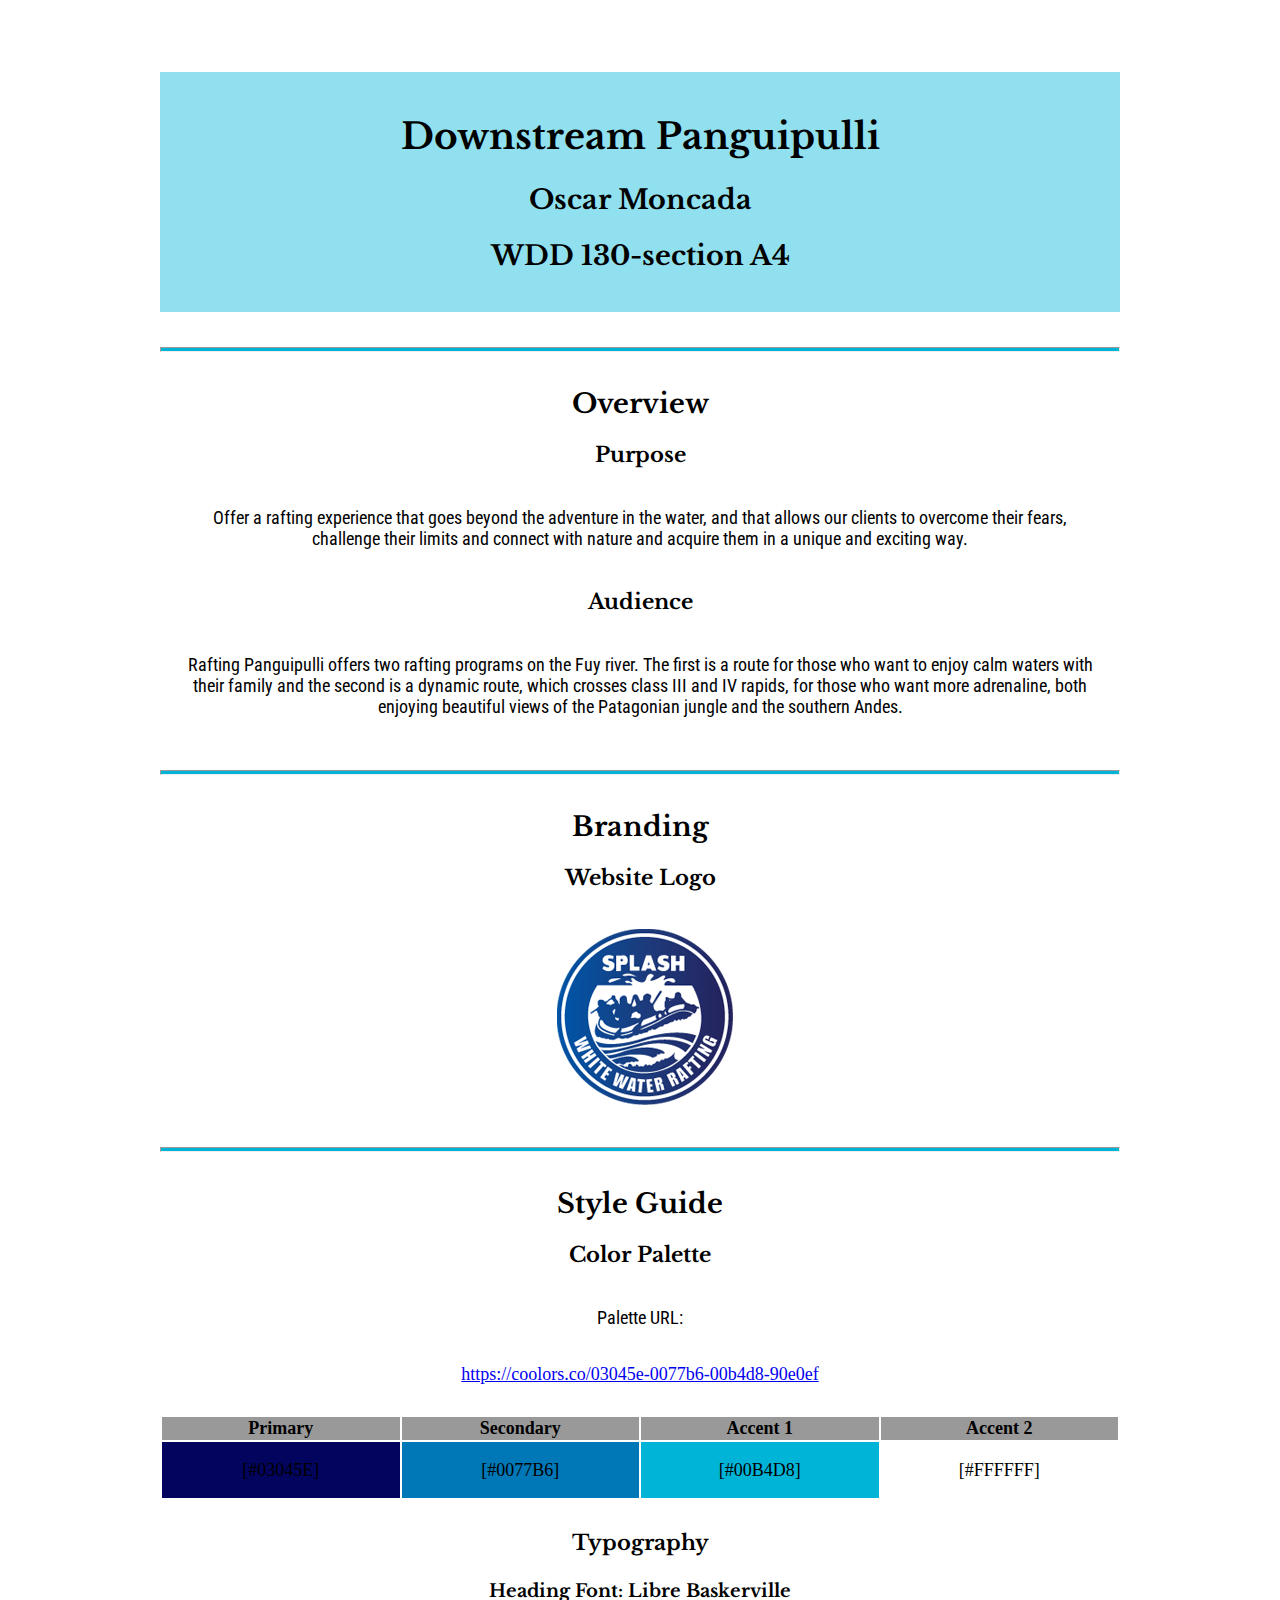
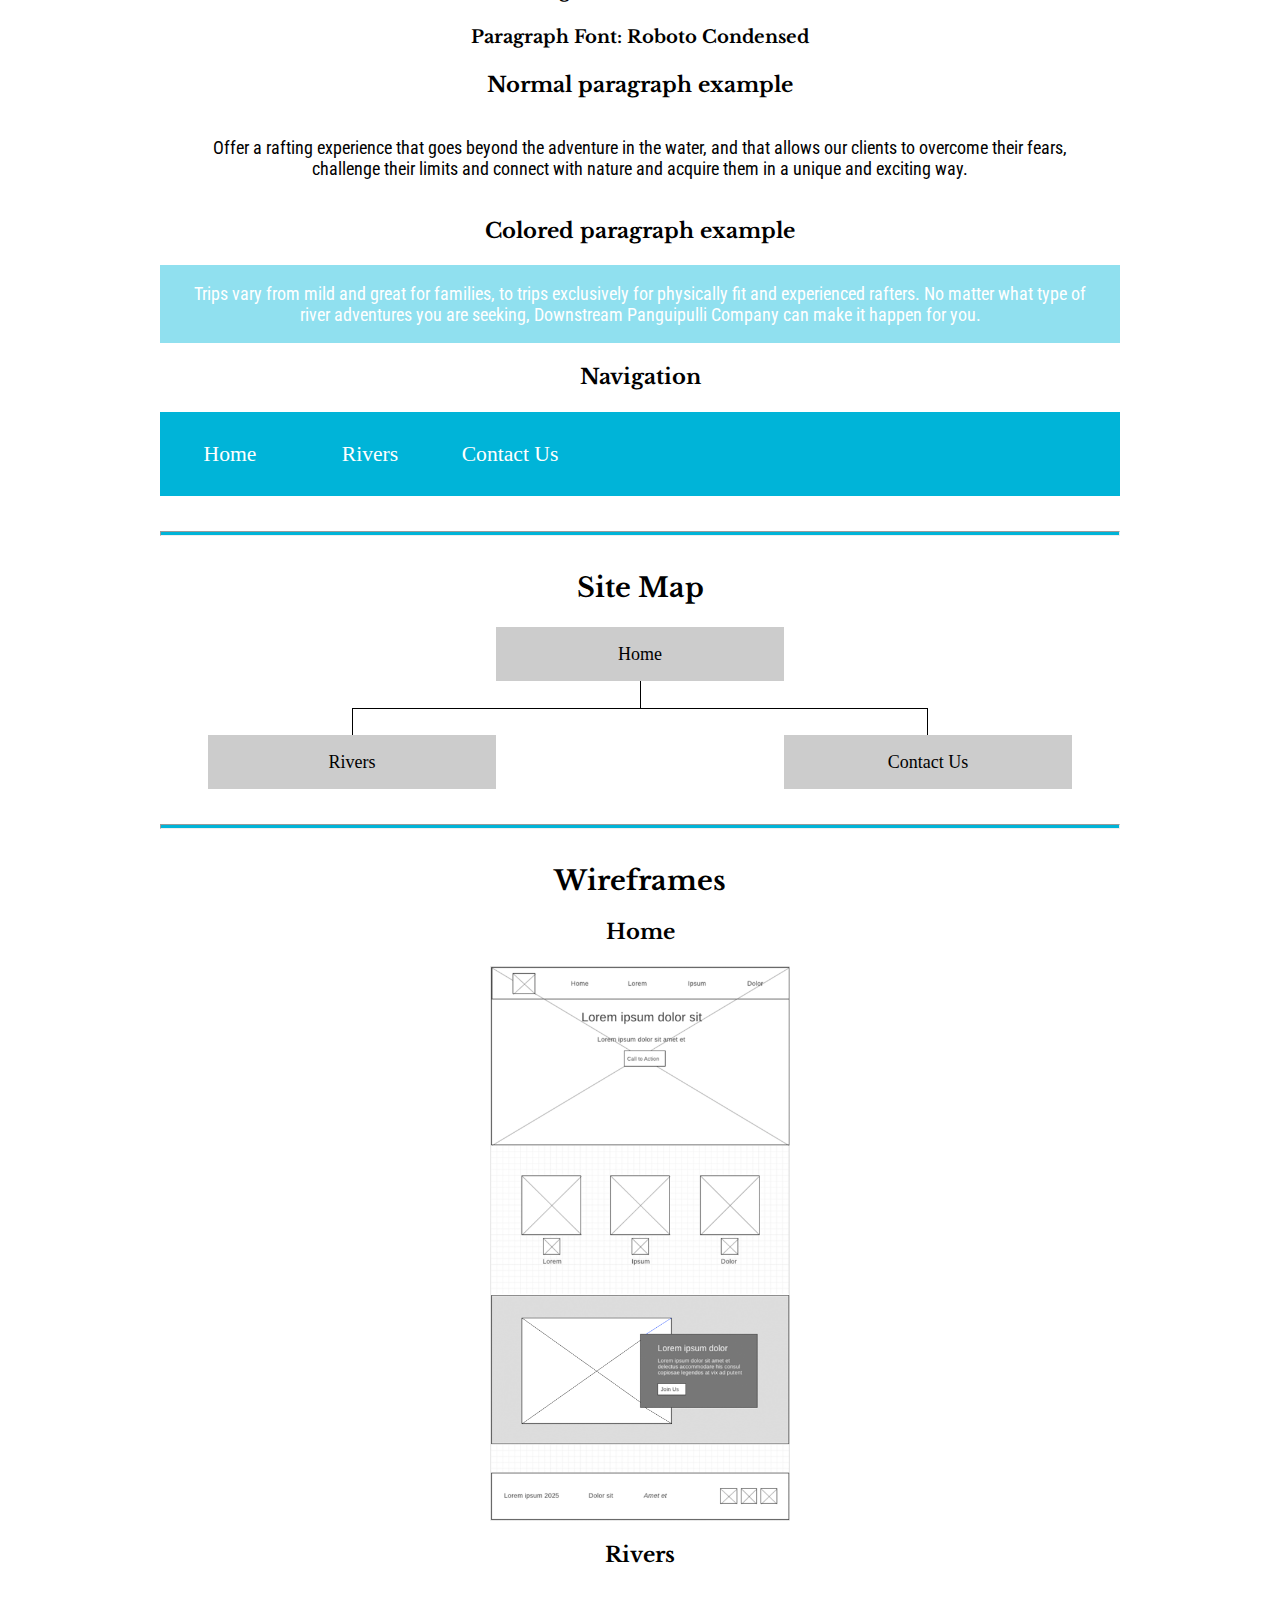
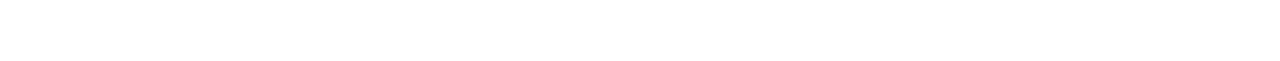
==== site-plan-rafting.html @ 1666ff58 "Add files via upload" ====
<!DOCTYPE html>
<html lang="en">

<head>
  <meta charset="utf-8">
  <title>Site Plan</title>
  <link type="text/css" rel="stylesheet" href="style.css">
</head>

<body>
  <header>
    <h1>Downstream Panguipulli</h1>
    <h2>Oscar Moncada</h2>
    <h2>WDD 130-section A4</h2>
    <!-- In the header above, add the name of your site, your name and class number. For example if you are in section 3 you would put WDD 130-03 -->
  </header>
  <main>
    <hr>
    <h2>Overview</h2>
    <h3>Purpose</h3>
    <p>Offer a rafting experience that goes beyond the adventure in the water, and that allows our clients to overcome their fears, challenge their limits and connect with nature and acquire them in a unique and exciting way. </p>
    <!-- change this -->

    <h3>Audience</h3>
    <p>Rafting Panguipulli offers two rafting programs on the Fuy river. The first is a route for those who want to enjoy calm waters with their family and the second is a dynamic route, which crosses class III and IV rapids, for those who want more adrenaline, both enjoying beautiful views of the Patagonian jungle and the southern Andes. </p>
    <!-- change this -->

    <hr>
    <h2>Branding</h2>
    <h3>Website Logo</h3>
    <!-- Replace this with some sort of logo for your site.  A logo can be as simple as the name of your site in a nice font :) -->
    <img src="images/logo2.png" alt="Logo image">
    <hr>
    <h2>Style Guide</h2>


    <h3>Color Palette</h3>
    <!--  The colors you choose for a website are one of the most important decisions you will make. Follow the instructions on the activity in Canvas then return and replace the color codes below with the hex color codes (the 6 digit numbers that show at the bottom of each color) for the colors you have chosen below.  You should have at least 2 colors but do not have to fill in all 4 if you do not need them.  -->

    <!-- Copy and paste the URL to your finished palette below. Replace the href value that is there with yours. Make sure to paste it into both the href value and the content text of the <a> tag -->
    <p>Palette URL:</p>
    <a href="https://coolors.co/03045e-0077b6-00b4d8-90e0ef"
      target="_blank">https://coolors.co/03045e-0077b6-00b4d8-90e0ef</a>

    <table class="colors">
      <tr>
        <th>Primary</th>
        <th>Secondary</th>
        <th>Accent 1</th>
        <th>Accent 2</th>
      </tr>
      <!-- Replace the numbers in the boxes below with your hex color codes. Then switch to the site-plan.css file and change your colors there as well. -->
      <tr>
        <td class="primary">[#03045E]</td>
        <td class="secondary">[#0077B6]</td>
        <td class="accent1">[#00B4D8]</td>
        <td class="accent2">[#FFFFFF]</td>
      </tr>
    </table>


    <h3>Typography</h3>
    <!-- Choose a font for your paragraphs (body copy) and headlines. What font(s) have you chosen? Think also about which of your colors above you might use for background and font colors. -->

    <h4>
      Heading Font: Libre Baskerville
      <!-- change this -->
    </h4>
    <h4>
      Paragraph Font: Roboto Condensed
      <!-- change this -->
    </h4>
    <h3>Normal paragraph example</h3>
    <p>
      Offer a rafting experience that goes beyond the adventure in the water,
       and that allows our clients to overcome their fears, 
       challenge their limits and connect with nature and acquire 
       them in a unique and exciting way. 
    </p>
    <h3>Colored paragraph example</h3>
    <p class="colored">
      Trips vary from mild and great for families, to trips exclusively for
      physically fit and experienced rafters. No matter what type of river
      adventures you are seeking, Downstream Panguipulli Company can make it
      happen for you.
    </p>


    <h3>Navigation</h3>
    <!-- Think about how you want your navigation bar to look. In the site-plan.css file change the colors to your colors to get the look you desire. -->
    <nav>
      <a href="index.html">Home</a>
      <a href="rivers.html">Rivers</a>
      <a href="contactus.html">Contact Us</a>
    </nav>
    <hr>
    <h2>Site Map</h2>
    <div class="sitemap">
      <div class="sm-home">Home</div>
      <div class="sm-page2">
        Rivers
        <!-- this page will have a name later -->
      </div>
      <div class="sm-page3">Contact Us</div>

      <div class="top">&nbsp;</div>
      <div class="left">&nbsp;</div>
      <div class="right">&nbsp;</div>
    </div>
    <hr>
    <h2>Wireframes</h2>

    <h3>Home</h3>

    <img src="images/wireframe_home.png" alt="home page wireframe" />

    <h3>Rivers</h3>

    <!-- <img src="#" alt="page 2 wireframe"> -->

  </main>
</body>

</html>
---- style.css ----
/* if you are using any Google fonts change the font names below to your fonts. 
Any spaces in your font name should be replaced with a +. 
Fonts are separated by a | */
@import url('https://fonts.googleapis.com/css2?family=Libre+Baskerville:ital@1&family=Roboto+Condensed:ital,wght@1,300&display=swap');

:root {
  /* change the values below to your colors from your palette */
  --primary-color: #03045E   ;
  --secondary-color: #0077B6 ;
  --accent1-color: #00B4D8;
  --accent2-color: #FFFFFF;

  /* change the values below to your chosen font(s) */
  --heading-font: 'Libre Baskerville', serif;
  --paragraph-font: 'Roboto Condensed', sans-serif;

  /* these colors below should be chosen from among your palette colors above */
  --headline-color-on-white: black;  /* headlines on a white background */ 
  --headline-color-on-color: #000000; /* headlines on a colored background */ 
  --paragraph-color-on-white: black; /* paragraph text on a white background */ 
  --paragraph-color-on-color: #FFFFFF; /* paragraph text on a colored background */ 
  --paragraph-background-color: #90E0EF ;
  --nav-link-color: white;
  --nav-background-color: #00B4D8;
  --nav-hover-link-color: white;
  --nav-hover-background-color: #03045E;
}


/*  Look around below...but DON'T CHANGE ANYTHING! */

body {
  max-width: 960px;
  margin: 0 auto;
  padding: 4em;
  font-size: 18px;
  text-align: center;
}
img {
  display: block;
  margin: 0 auto;
  max-width: 300px;
}
h1, h2, h3, h4, h5, h6 {
  font-family: var(--heading-font);
  color: var(--headline-color-on-white);
}
h2 {
  text-align: center;
}
hr {
  height: 3px;
  margin: 35px 0;
  background: var(--accent1-color);
}
header {
  padding: 1em;
  text-align: center;
  color: var(--paragraph-color-on-color);
  background-color: var(--paragraph-background-color);
}
header > h1, header > h2 {
  color: var(--headline-color-on-color);
}
p {
  font-family: var(--paragraph-font);
  color: var(--paragraph-color);
  padding: 1em;
}
.colors {
  width: 100%;
  min-width: 350px;
  margin: 30px auto;
  text-align: center;
}
.colors th {
  background-color: #999;
}
.colors td{
  width: 25%;
  height: 3em;
}
.primary {
  background-color: var(--primary-color);
}
.secondary {
  background-color: var(--secondary-color);
}
.accent1 {
  background-color: var(--accent1-color);
}
.accent2{
  background-color: var(--accent2-color);
}
p.colored {
  background-color: var(--paragraph-background-color);
  color: var(--paragraph-color-on-color);
}
nav {
  background-color: var(--nav-background-color);
  line-height: 3em;
  text-align: center;
  font-size: 1.2em;
}
nav  {
  list-style-type: none;
  display: flex;
}
nav a {
  padding:1em;
  min-width: 120px;
  text-decoration: none;
  padding: 10px;
}
nav a:link, nav a:visited {
  color: var(--nav-link-color);
}
nav a:hover {
  color: var(--nav-hover-link-color);
  background-color: var(--nav-hover-background-color);
}
.sitemap {
  display: grid;
  justify-content: center;

  grid-template-columns: repeat(6, 15%);
  grid-template-rows: 3em 1.5em 1.5em 3em;
  grid-template-areas: ". . home home . ."
    ". . . top . ."
    ". left left right right ."
    "page2 page2 . . page3 page3";
}
.sitemap > div {
  text-align: center;
}
.sm-home {
  grid-area: home;
  background-color: #ccc;
  line-height: 3em;
}
.sm-page2 {
  grid-area: page2;
  background-color: #ccc;
  line-height: 3em;
}
.sm-page3 {
  grid-area: page3;
  background-color: #ccc;
  line-height: 3em;
}
.top {
  grid-area: top;
  border-left: 1px solid;
}
.left {
  grid-area: left;
  border-top: 1px solid;
  border-left: 1px solid;
}
.right {
  grid-area: right;
  border-top: 1px solid;
  border-right: 1px solid;
}
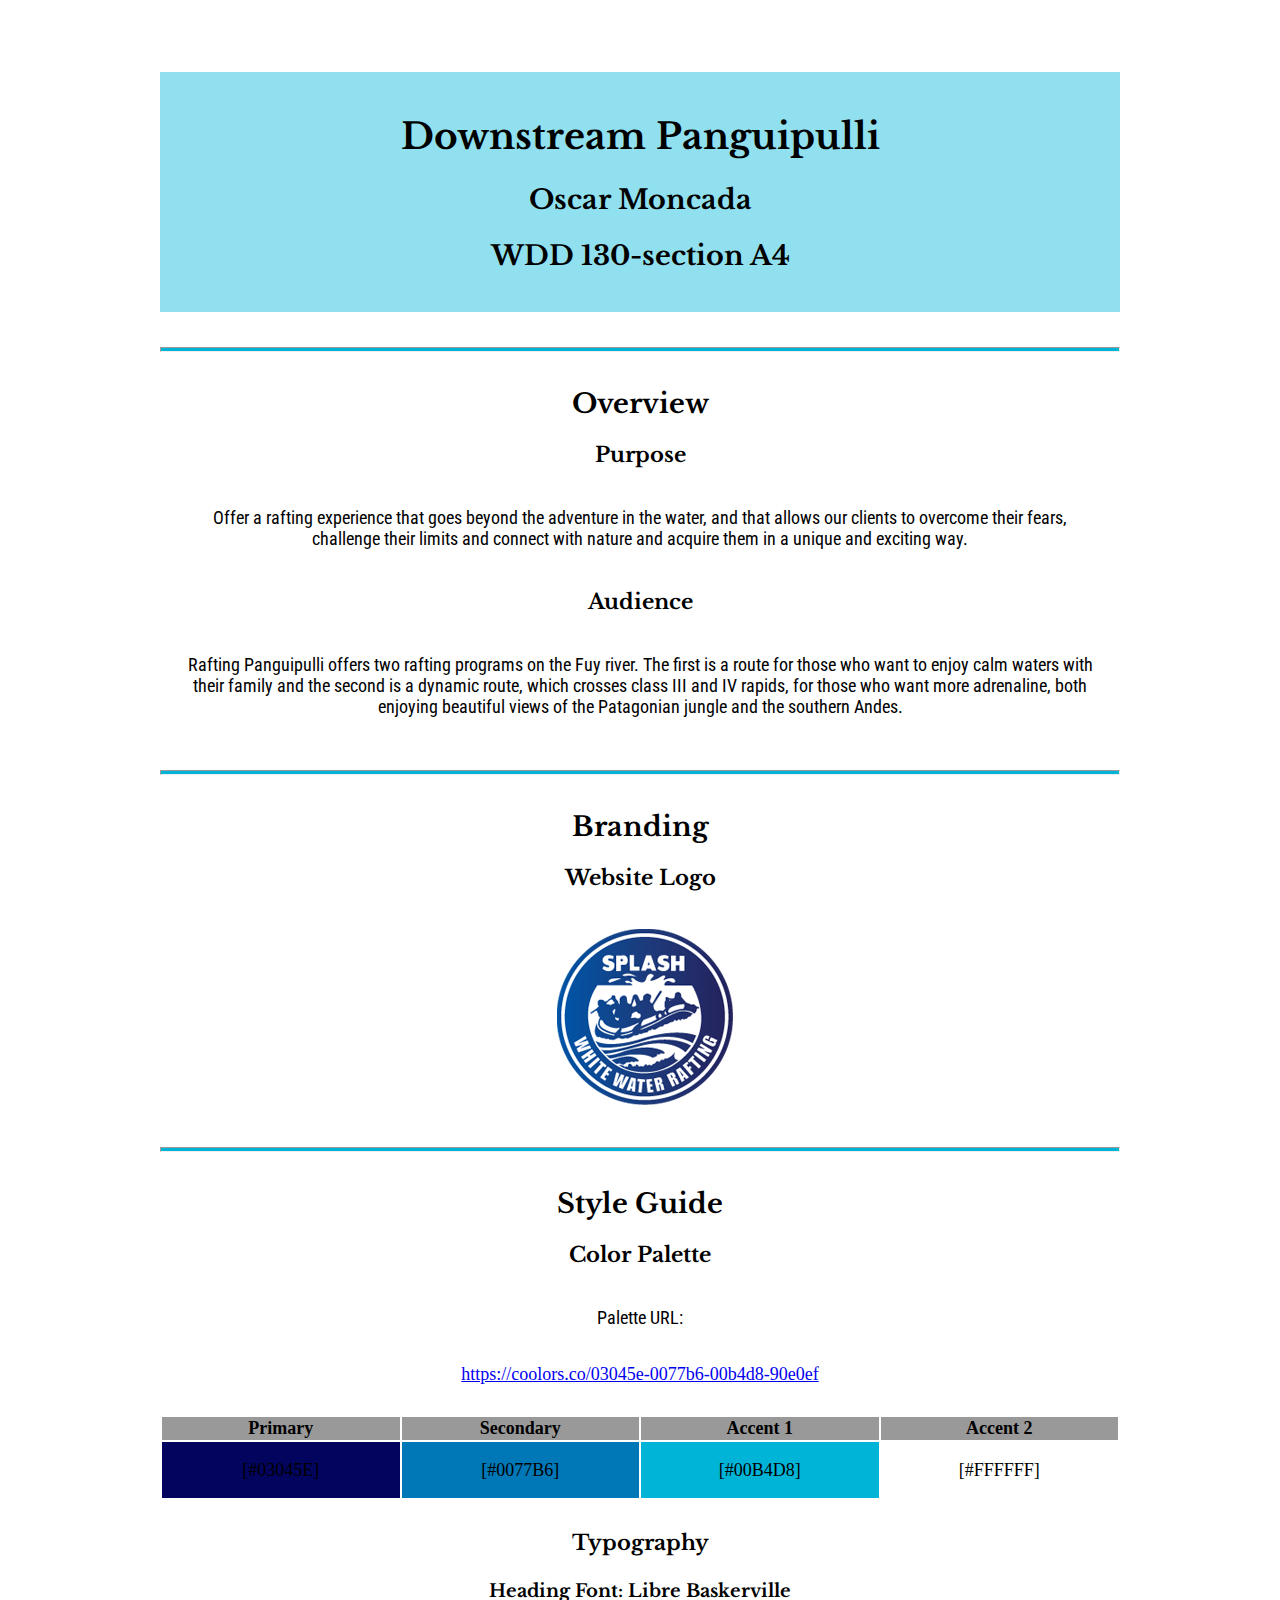
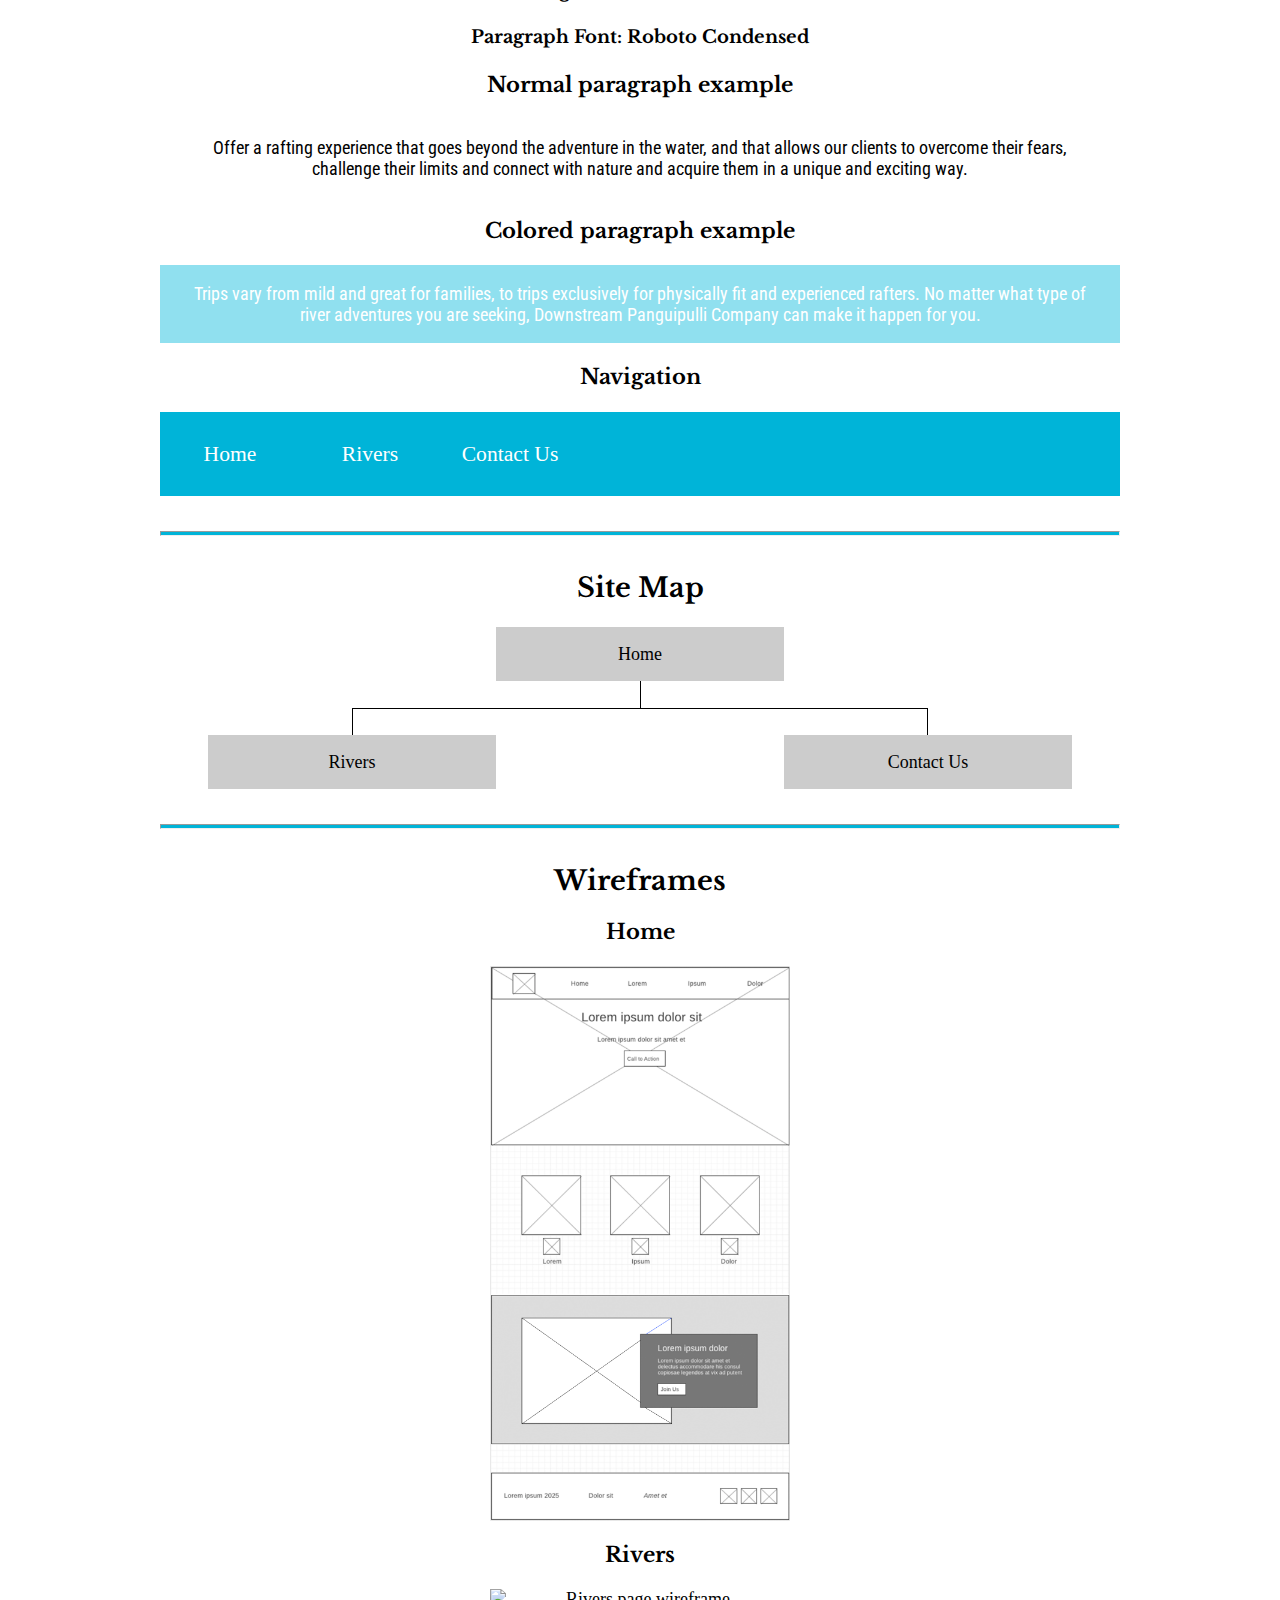
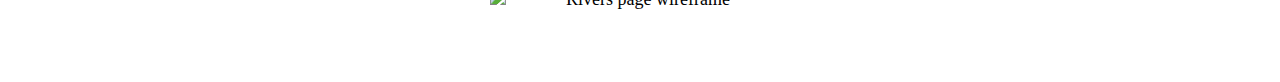
==== commit 9dd5eaee: "Update site-plan-rafting.html" ====
--- a/site-plan-rafting.html
+++ b/site-plan-rafting.html
@@ -116,7 +116,7 @@
 
     <h3>Rivers</h3>
 
-    <!-- <img src="#" alt="page 2 wireframe"> -->
+    <img src="images/wireframe_rivers.png" alt="Rivers page wireframe" />
 
   </main>
 </body>
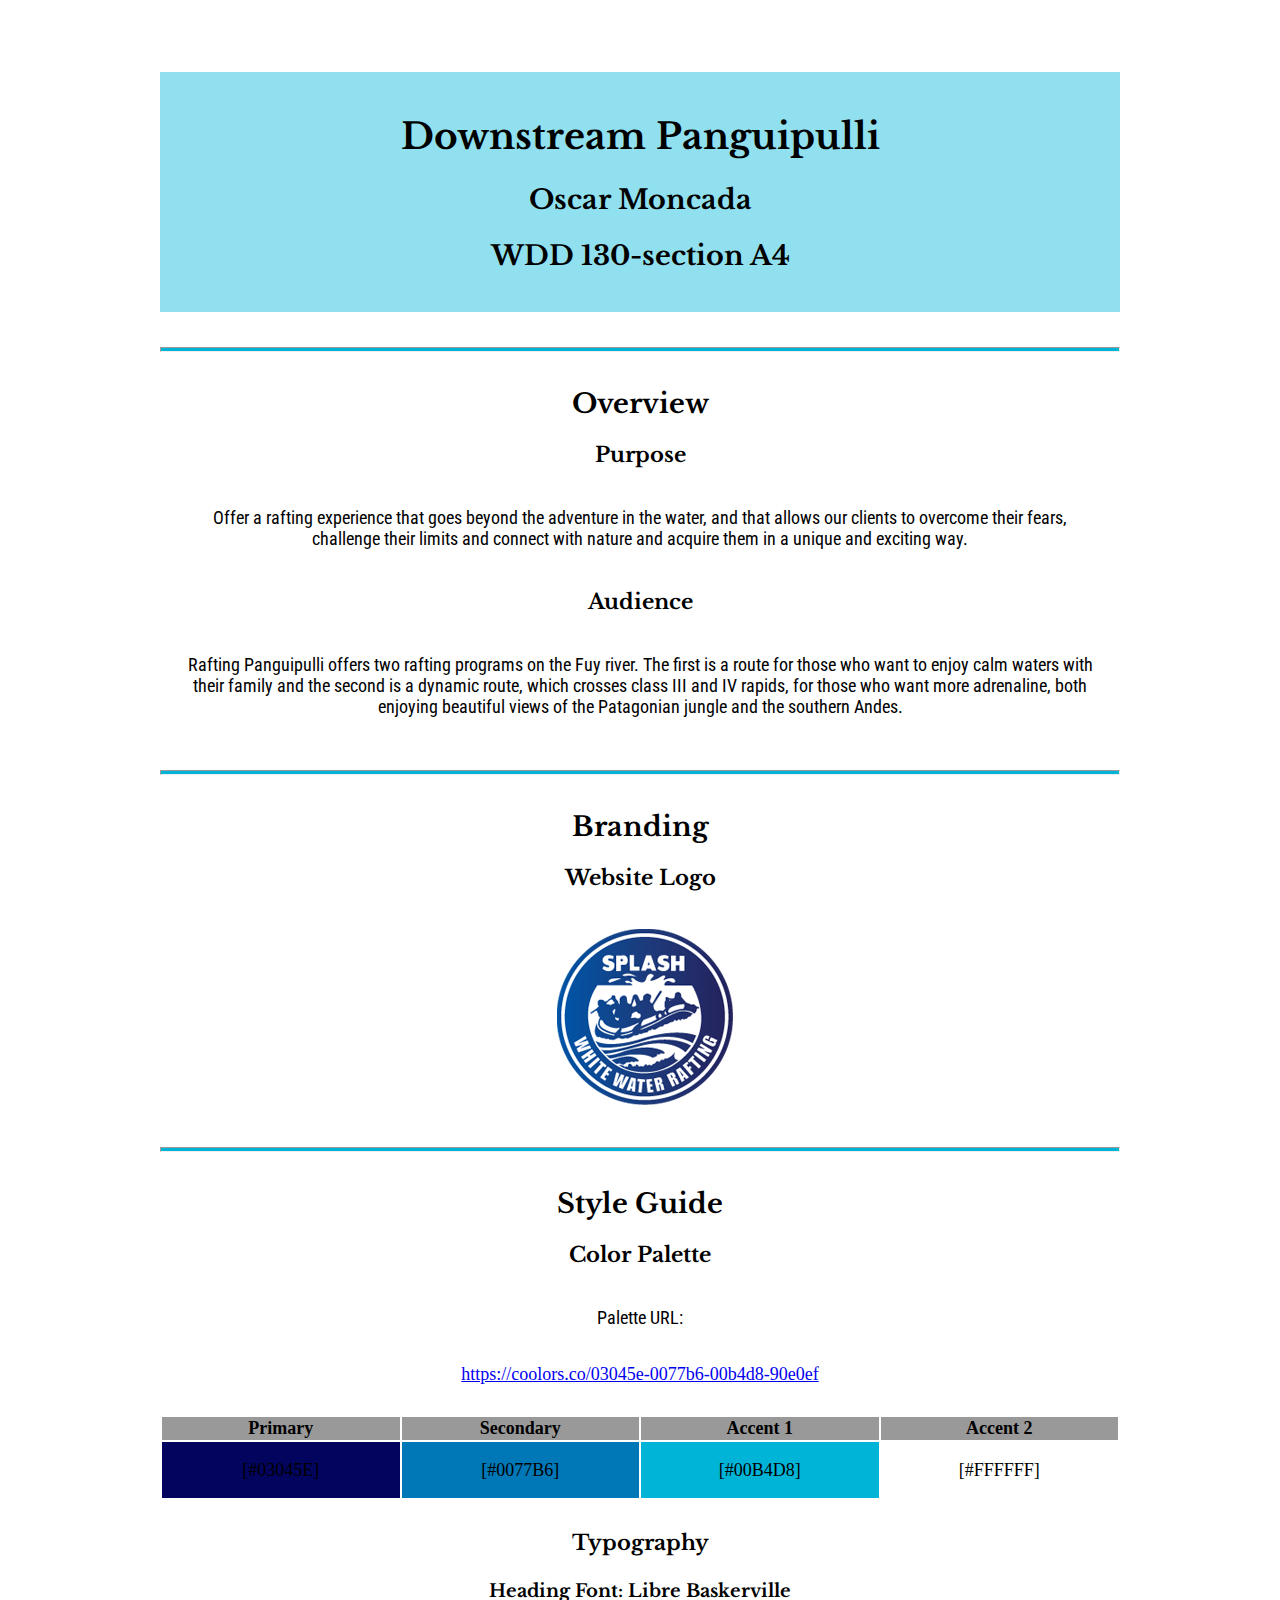
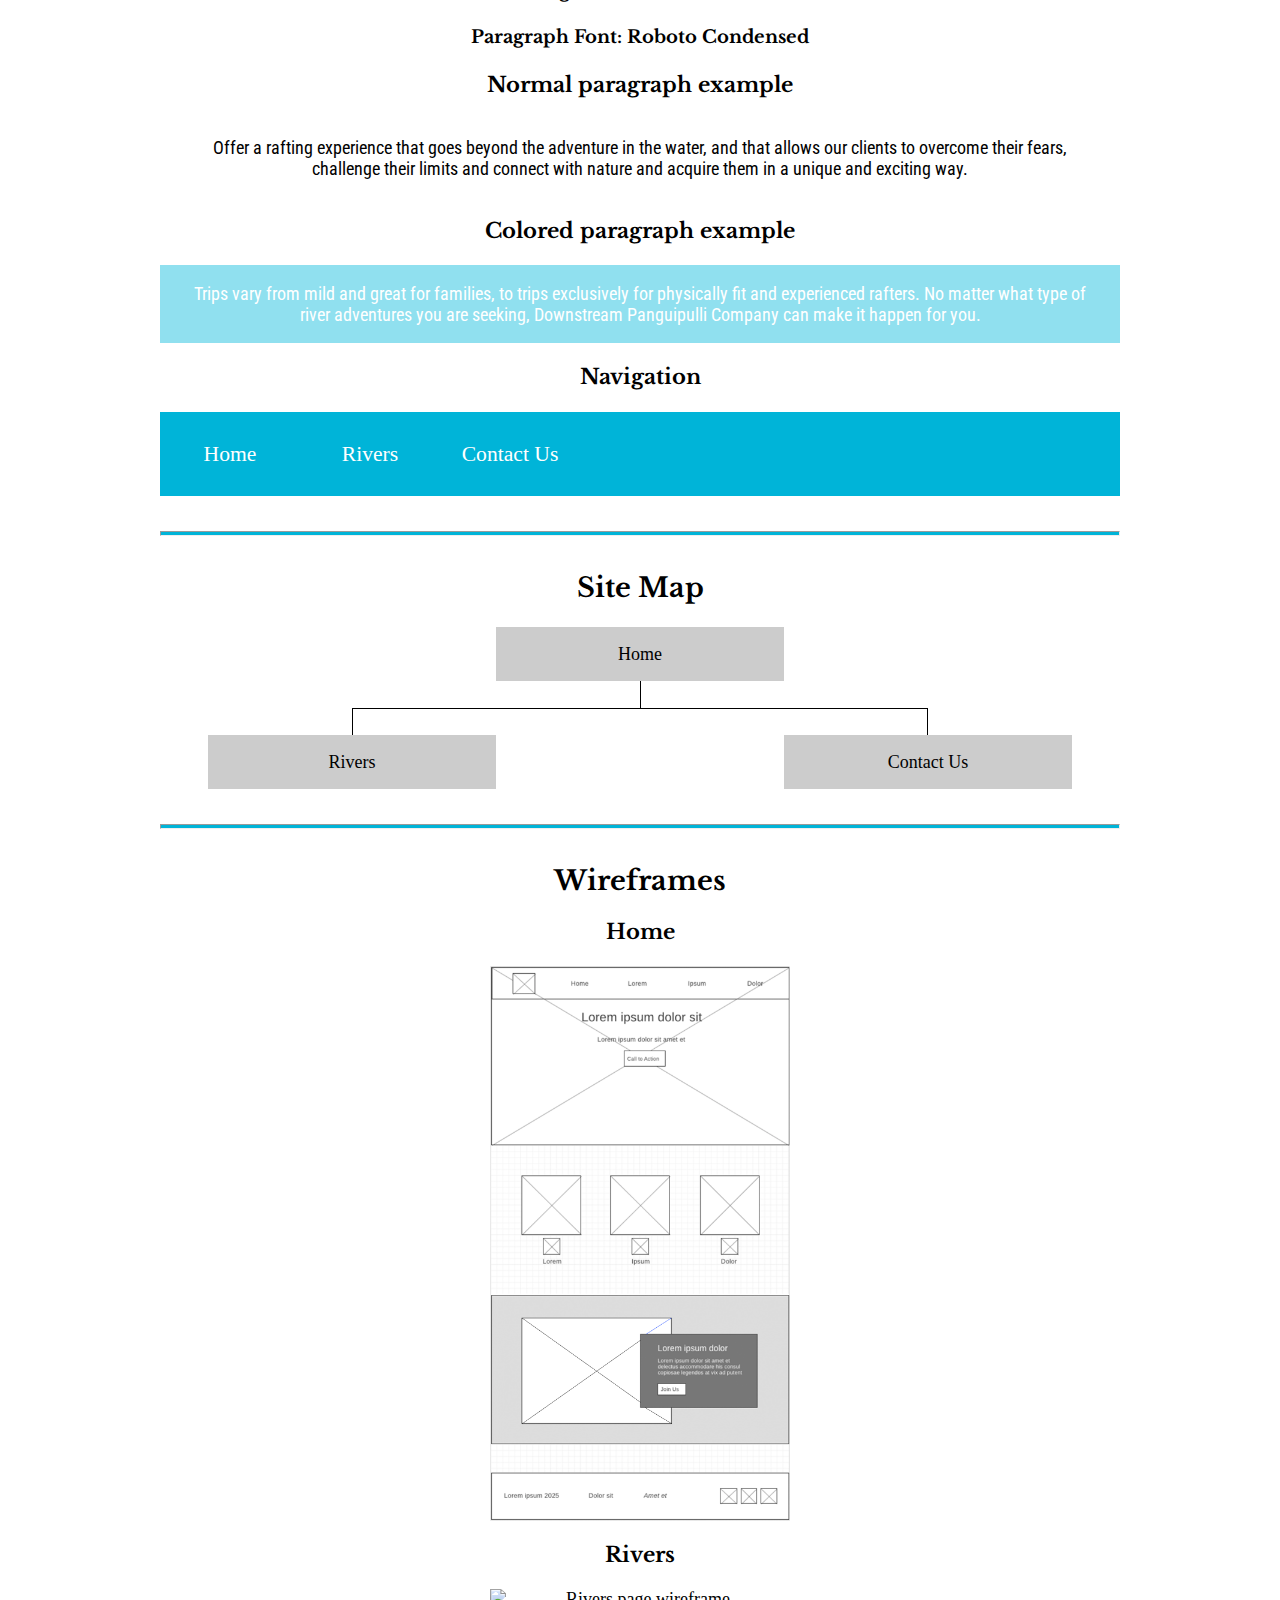
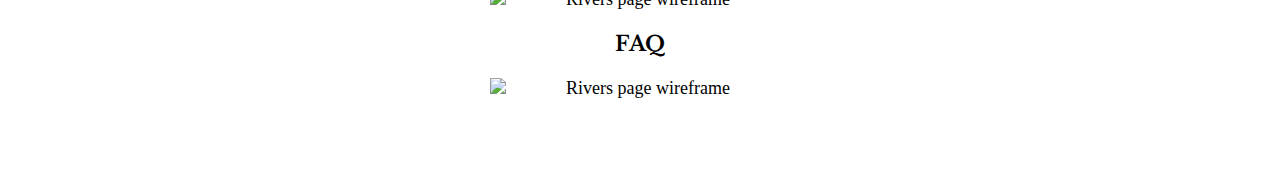
==== commit 1a4ca233: "Update site-plan-rafting.html" ====
--- a/site-plan-rafting.html
+++ b/site-plan-rafting.html
@@ -117,6 +117,10 @@
     <h3>Rivers</h3>
 
     <img src="images/wireframe_rivers.png" alt="Rivers page wireframe" />
+    
+    <h3>FAQ</h3>
+
+    <img src="images/wireframe_faq.png" alt="Rivers page wireframe" />
 
   </main>
 </body>
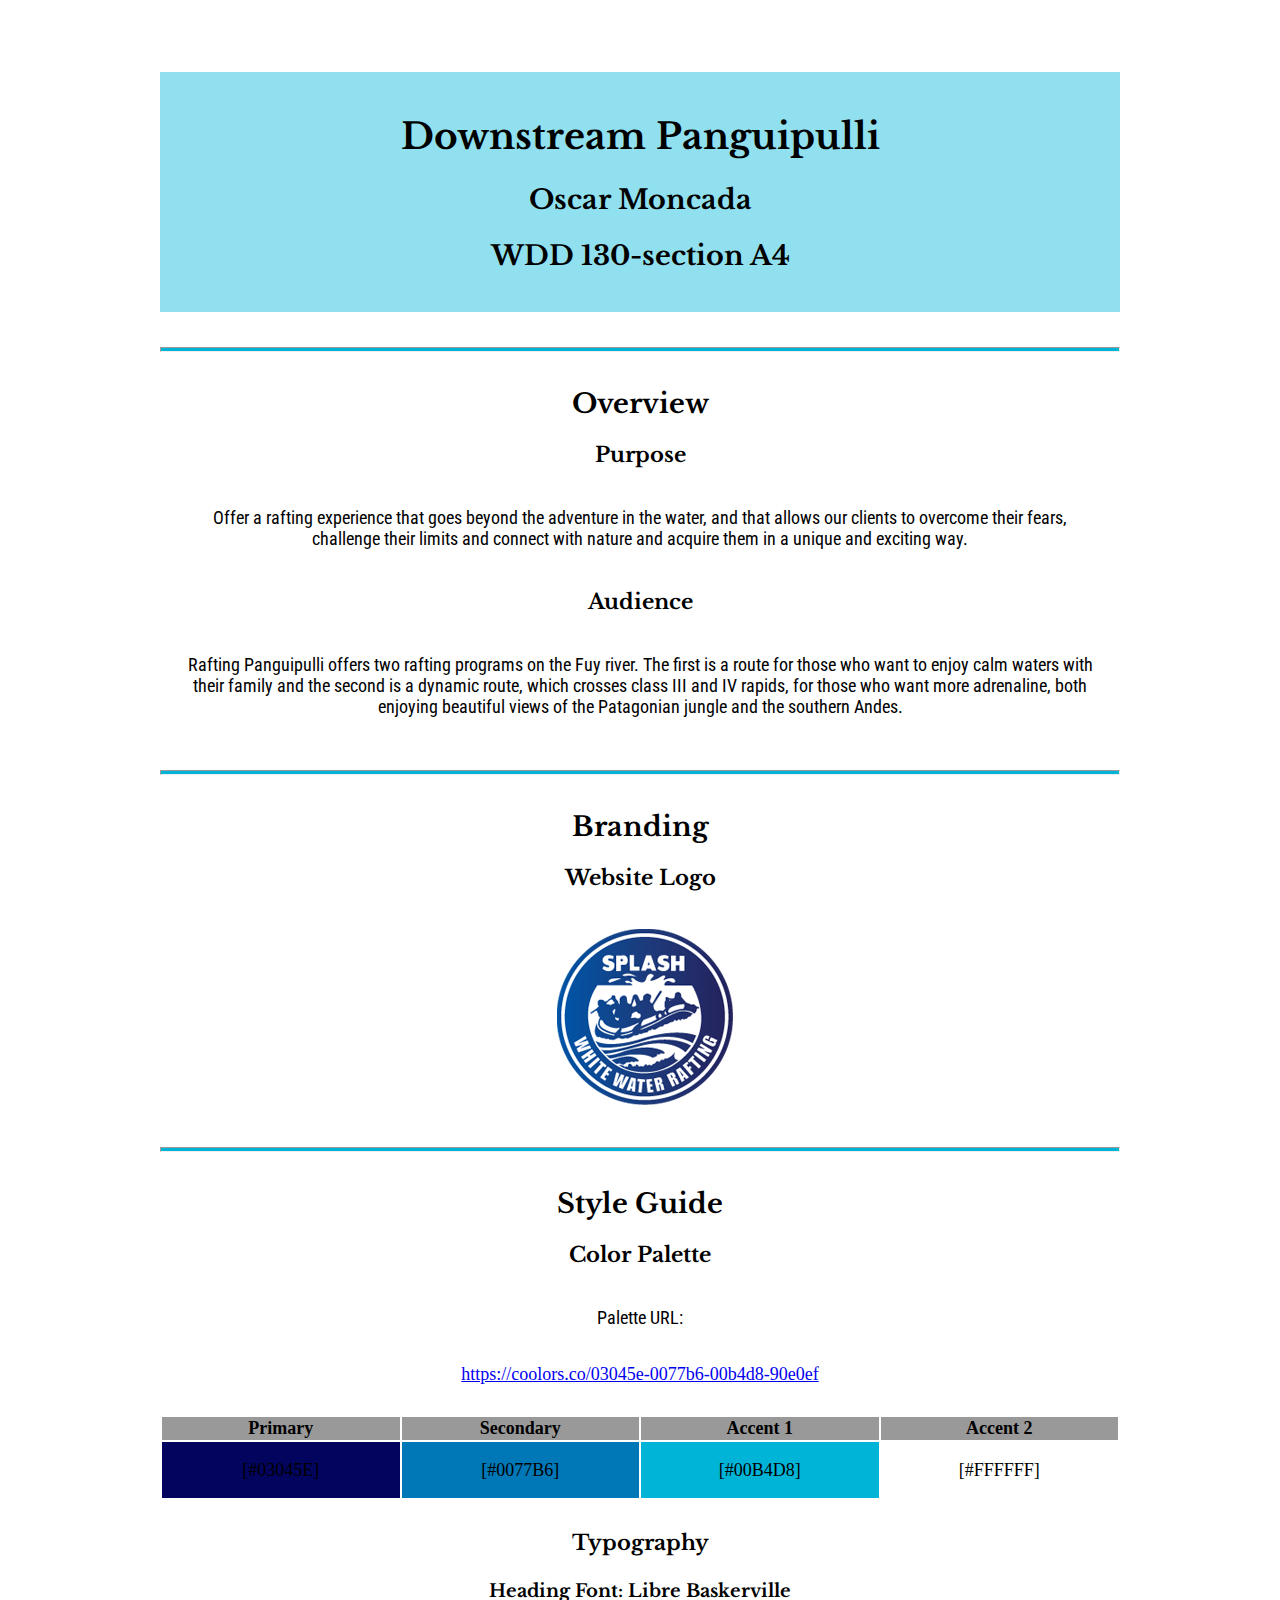
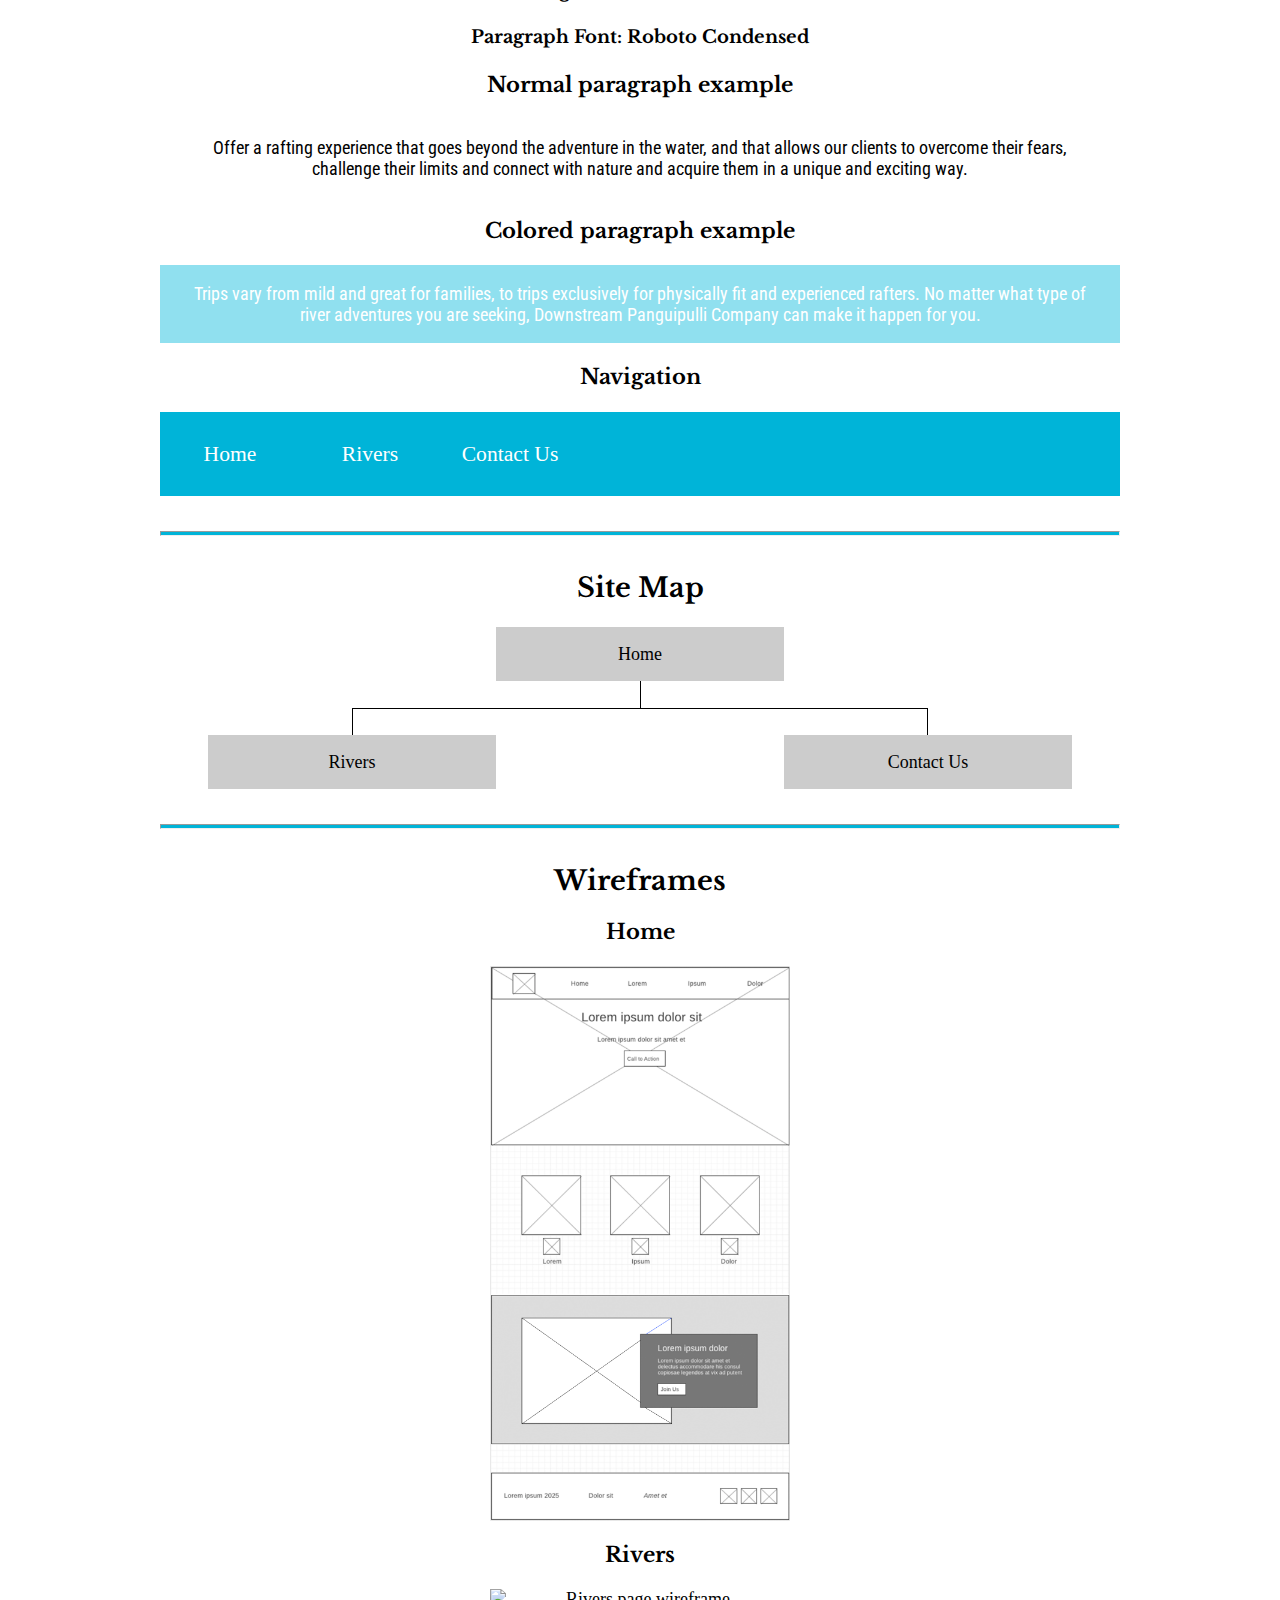
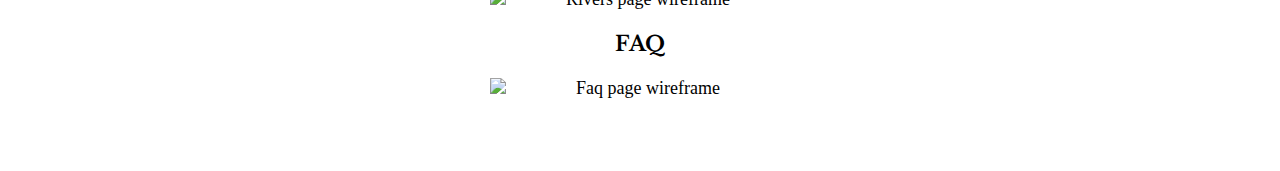
==== commit 2673dcfa: "Update site-plan-rafting.html" ====
--- a/site-plan-rafting.html
+++ b/site-plan-rafting.html
@@ -120,7 +120,7 @@
     
     <h3>FAQ</h3>
 
-    <img src="images/wireframe_faq.png" alt="Rivers page wireframe" />
+    <img src="images/wireframe_faq.png" alt="Faq page wireframe" />
 
   </main>
 </body>
